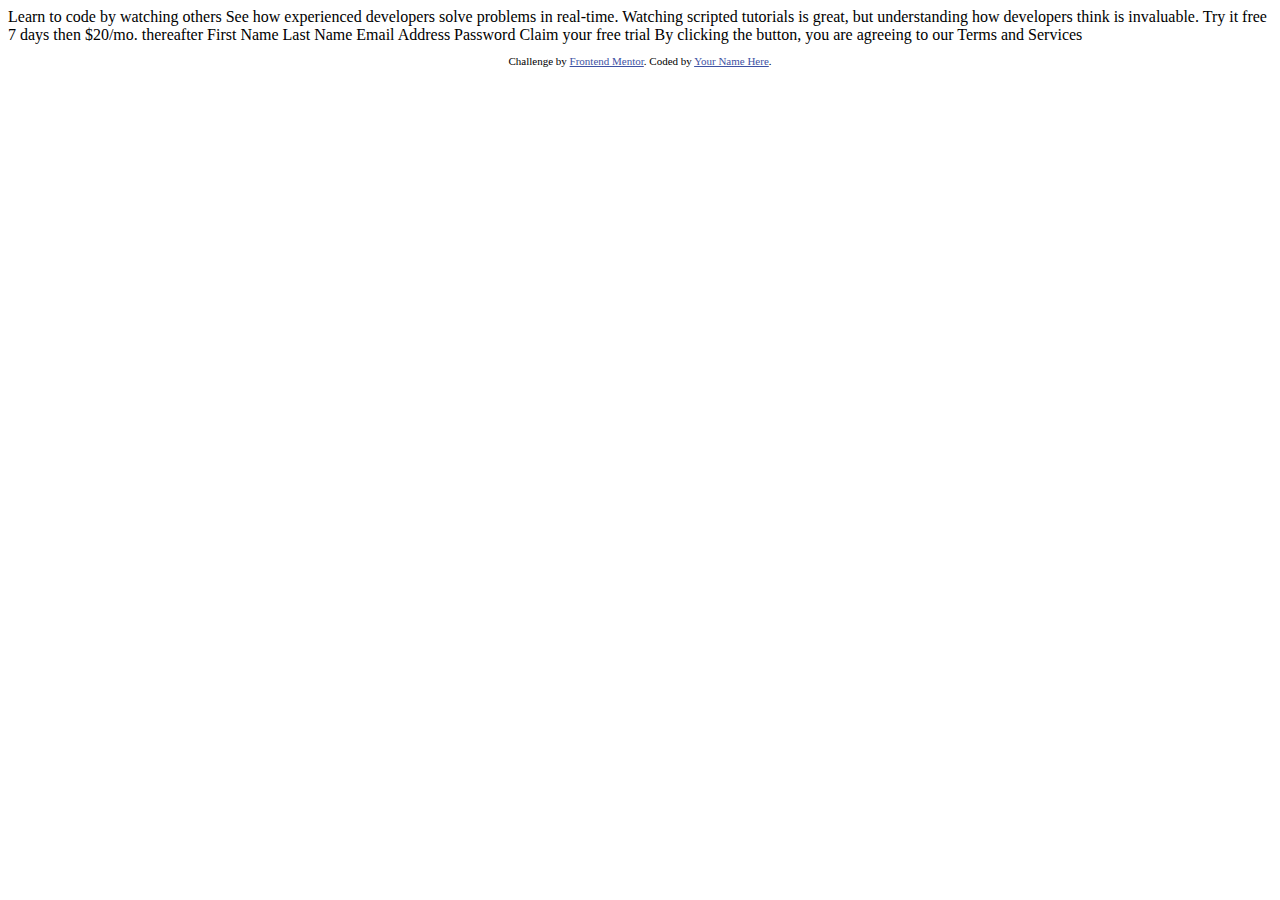
==== index.html @ 9dd133e2 "Initial commit" ====
<!DOCTYPE html>
<html lang="en">
<head>
  <meta charset="UTF-8">
  <meta name="viewport" content="width=device-width, initial-scale=1.0"> <!-- displays site properly based on user's device -->

  <link rel="icon" type="image/png" sizes="32x32" href="./images/favicon-32x32.png">
  
  <title>Frontend Mentor | Intro component with sign up form</title>

  <!-- Feel free to remove these styles or customise in your own stylesheet 👍 -->
  <style>
    .attribution { font-size: 11px; text-align: center; }
    .attribution a { color: hsl(228, 45%, 44%); }
  </style>
</head>
<body>

  Learn to code by watching others

  See how experienced developers solve problems in real-time. Watching scripted tutorials is great, 
  but understanding how developers think is invaluable. 

  Try it free 7 days then $20/mo. thereafter

  First Name 
  Last Name 
  Email Address
  Password

  Claim your free trial 

  By clicking the button, you are agreeing to our Terms and Services
  
  <footer>
    <p class="attribution">
      Challenge by <a href="https://www.frontendmentor.io?ref=challenge" target="_blank">Frontend Mentor</a>. 
      Coded by <a href="#">Your Name Here</a>.
    </p>
  </footer>
</body>
</html>
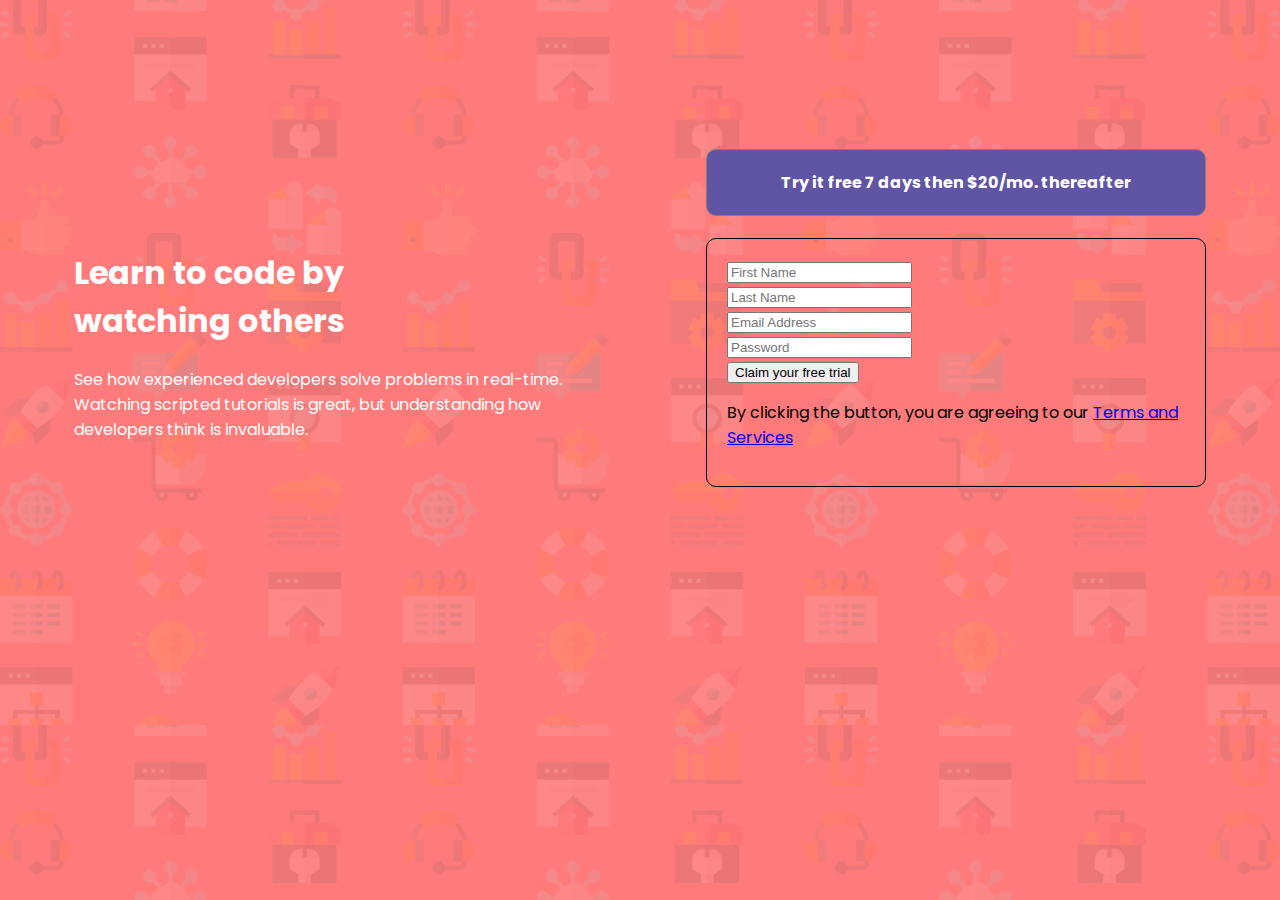
==== commit 7b7a4de7: "created a basic page structure and css code" ====
--- a/index.html
+++ b/index.html
@@ -1,42 +1,52 @@
 <!DOCTYPE html>
 <html lang="en">
+
 <head>
   <meta charset="UTF-8">
-  <meta name="viewport" content="width=device-width, initial-scale=1.0"> <!-- displays site properly based on user's device -->
+  <meta name="viewport" content="width=device-width, initial-scale=1.0">
+  <!-- displays site properly based on user's device -->
 
   <link rel="icon" type="image/png" sizes="32x32" href="./images/favicon-32x32.png">
-  
-  <title>Frontend Mentor | Intro component with sign up form</title>
+  <link rel="preconnect" href="https://fonts.googleapis.com">
+  <link rel="preconnect" href="https://fonts.gstatic.com" crossorigin>
+  <link
+    href="https://fonts.googleapis.com/css2?family=Big+Shoulders+Display:wght@700&family=Lexend+Deca&family=Poppins:ital,wght@0,400;0,500;0,700;1,600&display=swap"
+    rel="stylesheet">
 
-  <!-- Feel free to remove these styles or customise in your own stylesheet 👍 -->
-  <style>
-    .attribution { font-size: 11px; text-align: center; }
-    .attribution a { color: hsl(228, 45%, 44%); }
-  </style>
+  <link rel="stylesheet" href="styles.css">
+  <title>Intro component with sign up form</title>
+
 </head>
+
 <body>
+  <main class="container">
+    <div class="about">
+      <h1>Learn to code by <br> watching others</h1>
+      <p>See how experienced developers solve problems in real-time. Watching scripted tutorials is great,
+        but understanding how developers think is invaluable.</p>
+    </div>
+    <div class="form-element">
+      <h4>Try it free 7 days then $20/mo. thereafter</h4>
+      <form action="submit.html">
+        <label for="First Name">
+          <input type="text" placeholder="First Name" id="" required><br>
+        </label>
+        <label for="Last Name">
+          <input type="text" placeholder="Last Name" required><br>
+        </label>
+        <label for="email">
+          <input type="email" placeholder="Email Address" required> <br>
+        </label>
+        <label for="Password">
+          <input type="password" placeholder="Password" required> <br>
+        </label>
+        <label for="submit">
+          <input type="submit" value="Claim your free trial">
+        </label>
+        <p>By clicking the button, you are agreeing to our <a href="#">Terms and Services</a></p>
+      </form>
+    </div>
+  </main>
+</body>
 
-  Learn to code by watching others
-
-  See how experienced developers solve problems in real-time. Watching scripted tutorials is great, 
-  but understanding how developers think is invaluable. 
-
-  Try it free 7 days then $20/mo. thereafter
-
-  First Name 
-  Last Name 
-  Email Address
-  Password
-
-  Claim your free trial 
-
-  By clicking the button, you are agreeing to our Terms and Services
-  
-  <footer>
-    <p class="attribution">
-      Challenge by <a href="https://www.frontendmentor.io?ref=challenge" target="_blank">Frontend Mentor</a>. 
-      Coded by <a href="#">Your Name Here</a>.
-    </p>
-  </footer>
-</body>
 </html>--- a/styles.css
+++ b/styles.css
@@ -0,0 +1,47 @@
+body {
+    background-image: url(images/bg-intro-desktop.png);
+    background-color: hsl(0, 100%, 74%);
+    background-size: cover;
+    font-family: 'Big Shoulders Display', cursive;
+    font-family: 'Lexend Deca', sans-serif;
+    font-family: 'Poppins', sans-serif;
+}
+
+main {
+    display: flex;
+    justify-content: space-around;
+    margin: auto;
+}
+
+.about {
+    width: 500px;
+    padding: 20px;
+    margin-top: 200px;
+}
+
+.form-element {
+    display: flex;
+    flex-direction: column;
+    width: 500px;
+    padding: 20px;
+    margin-top: 100px;
+}
+
+form {
+    border: 1px solid black;
+    border-radius: 10px;
+    padding: 20px;
+
+}
+
+h4 {
+    border: 1px solid grey;
+    border-radius: 10px;
+    padding: 20px;
+    text-align: center;
+    background-color: hsl(248, 32%, 49%);
+    color: white;
+}
+.about {
+    color: white;
+}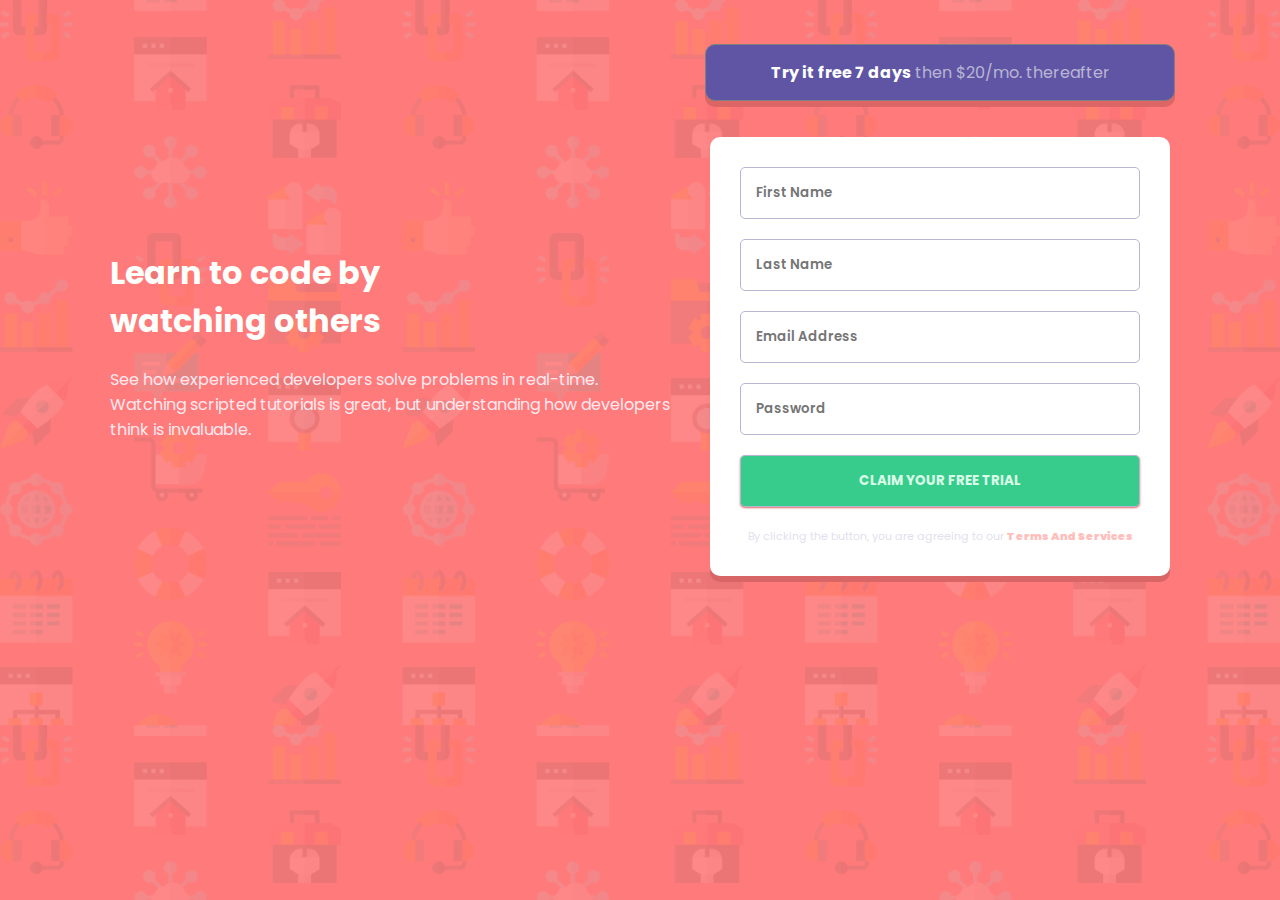
==== commit eb169234: "Added responsiveness" ====
--- a/index.html
+++ b/index.html
@@ -14,7 +14,7 @@
     rel="stylesheet">
 
   <link rel="stylesheet" href="styles.css">
-  <title>Intro component with sign up form</title>
+  <title>Sign up form</title>
 
 </head>
 
@@ -26,7 +26,7 @@
         but understanding how developers think is invaluable.</p>
     </div>
     <div class="form-element">
-      <h4>Try it free 7 days then $20/mo. thereafter</h4>
+      <p class="info"><strong>Try it free 7 days</strong> then $20/mo. thereafter</p>
       <form action="submit.html">
         <label for="First Name">
           <input type="text" placeholder="First Name" id="" required><br>
@@ -41,9 +41,9 @@
           <input type="password" placeholder="Password" required> <br>
         </label>
         <label for="submit">
-          <input type="submit" value="Claim your free trial">
+          <input type="submit" value="Claim your free trial" id="submit">
         </label>
-        <p>By clicking the button, you are agreeing to our <a href="#">Terms and Services</a></p>
+        <p id="p1">By clicking the button, you are agreeing to our <a href="#">Terms and Services</a></p>
       </form>
     </div>
   </main>
--- a/styles.css
+++ b/styles.css
@@ -1,3 +1,7 @@
+* {
+    box-sizing: border-box;
+}
+
 body {
     background-image: url(images/bg-intro-desktop.png);
     background-color: hsl(0, 100%, 74%);
@@ -5,16 +9,17 @@
     font-family: 'Big Shoulders Display', cursive;
     font-family: 'Lexend Deca', sans-serif;
     font-family: 'Poppins', sans-serif;
+    font-size: 16px;
 }
 
 main {
     display: flex;
-    justify-content: space-around;
+    justify-content: center;
     margin: auto;
 }
 
 .about {
-    width: 500px;
+    width: 600px;
     padding: 20px;
     margin-top: 200px;
 }
@@ -22,26 +27,82 @@
 .form-element {
     display: flex;
     flex-direction: column;
+    align-items: center;
     width: 500px;
     padding: 20px;
-    margin-top: 100px;
 }
 
 form {
-    border: 1px solid black;
+    margin-top: 20px;
+    border: transparent;
     border-radius: 10px;
     padding: 20px;
-
+    background-color: #FFFFFF;
+    box-shadow: 0 6px #D96666;
 }
 
-h4 {
+.info {
+    width: 470px;
     border: 1px solid grey;
     border-radius: 10px;
-    padding: 20px;
+    padding: 15px;
     text-align: center;
     background-color: hsl(248, 32%, 49%);
-    color: white;
+    font-family: Poppins;
+    color: hsl(246, 25%, 77%);
+    box-shadow: 0 6px #DC6666;
 }
-.about {
-    color: white;
+
+.about,
+strong {
+    color: #FDFFFC;
+}
+
+input {
+    padding: 15px;
+    border-radius: 5px;
+    border: 1px solid hsl(246, 25%, 77%);
+    width: 400px;
+    margin: 10px;
+    font-family: 'Poppins', sans-serif;
+    font-weight: 600;
+}
+
+#submit {
+    padding: 15px;
+    border-radius: 5px;
+    width: 400px;
+    text-transform: uppercase;
+    font-family: 'Poppins', sans-serif;
+    font-weight: 700;
+    background-color: hsl(154, 59%, 51%);
+    color: #D9FDE9;
+    box-shadow: 0 1px 2px #DC6666;
+}
+p {
+    color: #FFE9F0;
+}
+#p1 {
+    font-size: 11px;
+    text-align: center;
+    color: #E2DFEE;
+}
+
+a {
+    color: #FFBEBC;
+    text-transform: capitalize;
+    text-decoration: none;
+    font-weight: 900;
+}
+
+@media (max-width: 375px) {
+    main{
+        flex-direction: column;
+        flex-wrap: wrap;
+        text-align: center;
+    }
+    .about, .form-element {
+       margin-top: auto;
+        width: auto;
+    }
 }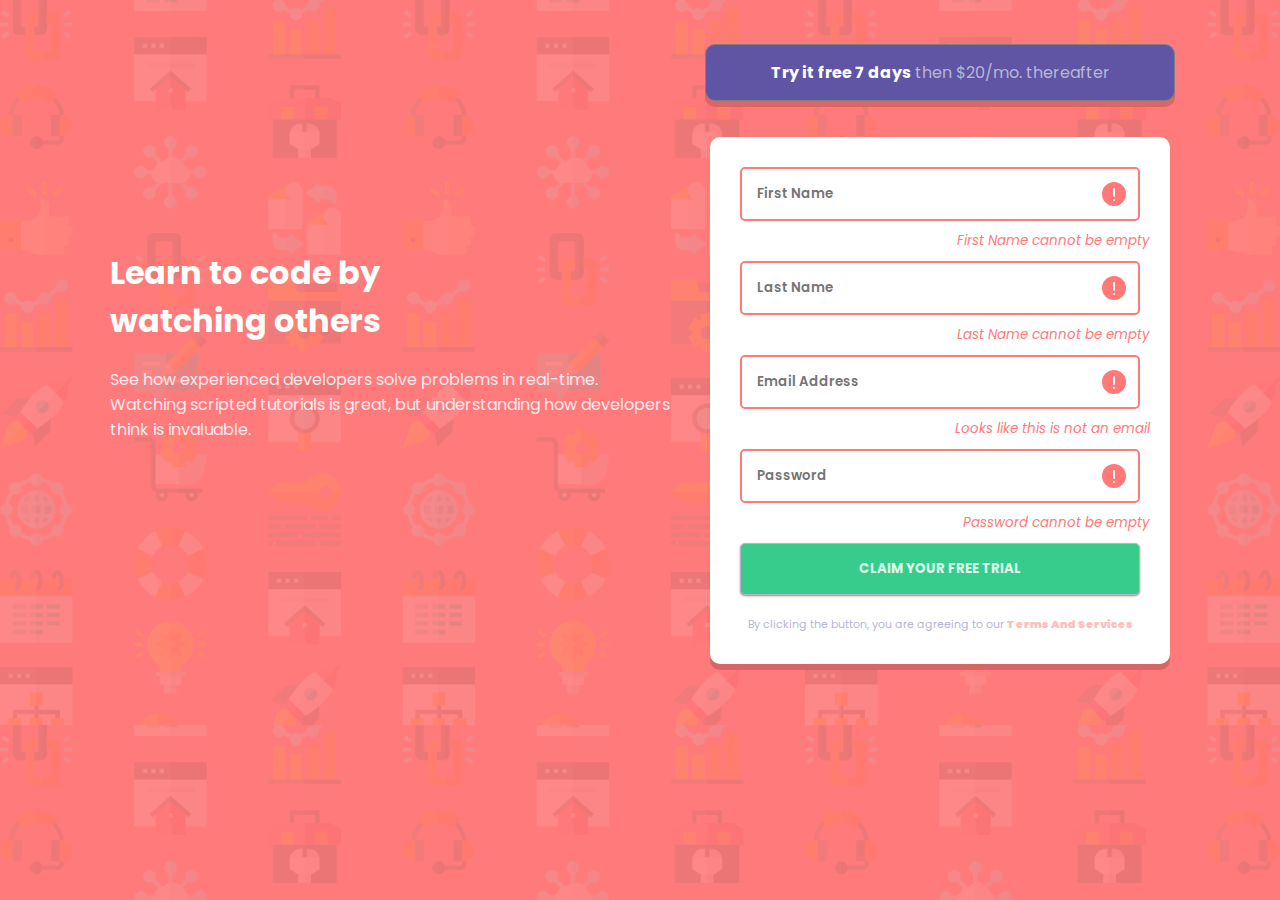
==== commit b354f629: "added input validation in css" ====
--- a/index.html
+++ b/index.html
@@ -16,7 +16,7 @@
   <link rel="stylesheet" href="styles.css">
   <title>Sign up form</title>
 
-</head>
+</head> 
 
 <body>
   <main class="container">
@@ -29,16 +29,20 @@
       <p class="info"><strong>Try it free 7 days</strong> then $20/mo. thereafter</p>
       <form action="submit.html">
         <label for="First Name">
-          <input type="text" placeholder="First Name" id="" required><br>
+          <input type="text" placeholder="First Name" class="input" required><br>
+          <p class="error-message"><em>First Name cannot be empty</em></p>
         </label>
         <label for="Last Name">
-          <input type="text" placeholder="Last Name" required><br>
+          <input type="text" placeholder="Last Name" class="input" required><br>
+          <p class="error-message"><em>Last Name cannot be empty</em></p>
         </label>
         <label for="email">
-          <input type="email" placeholder="Email Address" required> <br>
+          <input type="email" placeholder="Email Address" class="input" required> <br>
+          <p class="error-message"><em>Looks like this is not an email</em></p>
         </label>
         <label for="Password">
-          <input type="password" placeholder="Password" required> <br>
+          <input type="password" placeholder="Password" class="input" required> <br>
+          <p class="error-message"><em>Password cannot be empty</em></p>
         </label>
         <label for="submit">
           <input type="submit" value="Claim your free trial" id="submit">
@@ -48,5 +52,4 @@
     </div>
   </main>
 </body>
-
 </html>--- a/styles.css
+++ b/styles.css
@@ -68,6 +68,34 @@
     font-weight: 600;
 }
 
+input:invalid {
+    border: 2px solid hsl(0, 100%, 74%);
+}
+
+input[class="input"]:required:not(:focus):invalid {
+    background: url(/images/icon-error.svg) no-repeat;
+    background-position: 360px;
+}
+
+input[class="input"]:focus:valid {
+    background: url(images/icons8-check-circle.svg) no-repeat;
+    background-position: 360px;
+    background-size: 30px;
+}
+
+.error-message {
+    display: none;
+}
+
+input:not(:focus):invalid ~ .error-message{
+    display: block;
+    color: hsl(0, 100%, 74%);
+    text-align: end;
+    font-size: smaller;
+    margin: 0;
+    font-family: 'Poppins', sans-serif;
+}
+
 #submit {
     padding: 15px;
     border-radius: 5px;
@@ -85,7 +113,7 @@
 #p1 {
     font-size: 11px;
     text-align: center;
-    color: #E2DFEE;
+    color: hsl(246, 25%, 77%);
 }
 
 a {
